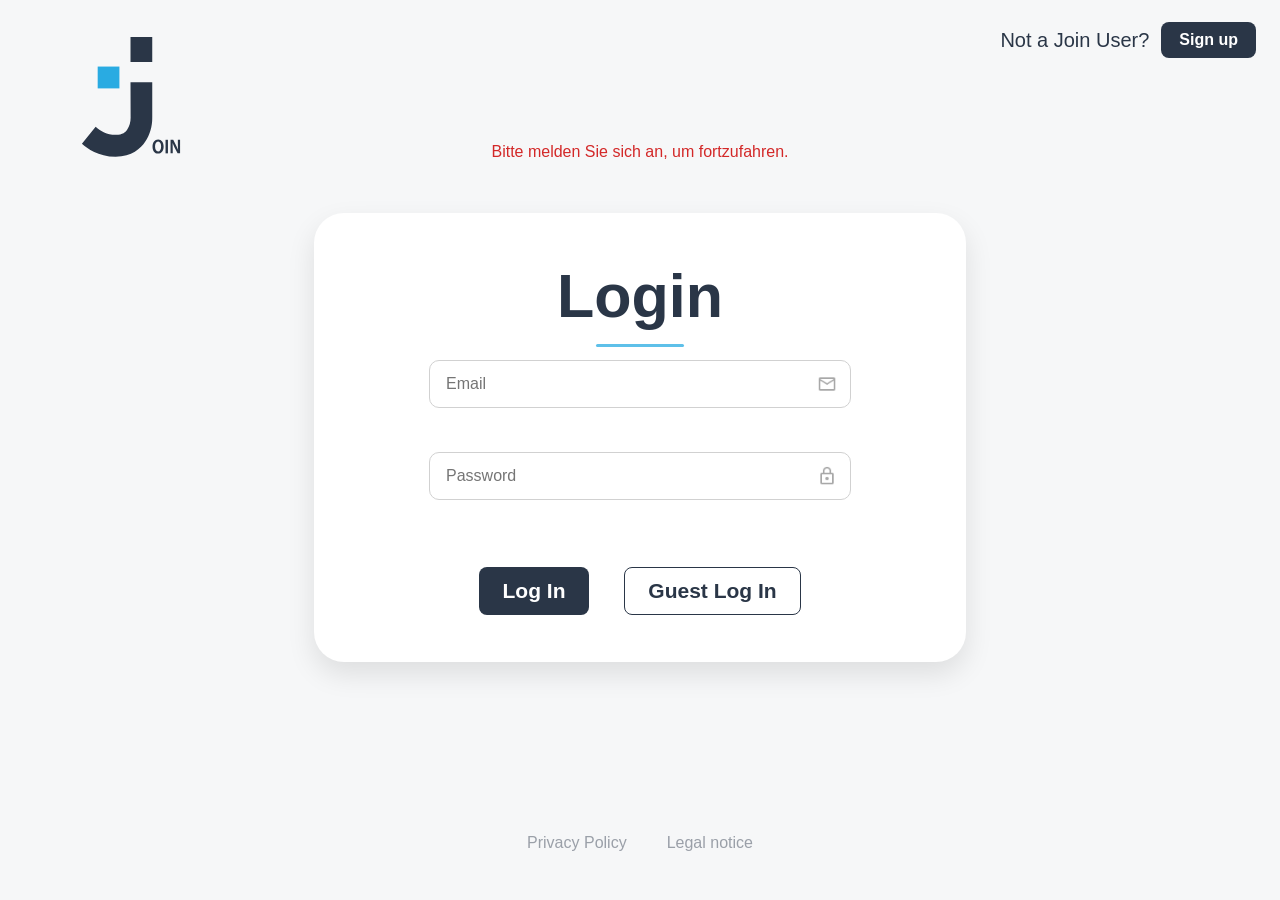
==== subpages/add_task.html @ dd9de818 "main commit" ====
<!DOCTYPE html>
<html lang="en">

    <head>
        <meta charset="UTF-8">
        <meta name="viewport" content="width=device-width, initial-scale=1.0">
        <link rel="icon" type="image/svg" sizes="32x32" href="../assets/icons/logo.svg">
        <link rel="stylesheet" href="../css/summary.css">
        <link rel="stylesheet" href="../css/add_task.css">
        <link rel="stylesheet" href="../css/header.css">
        <title>Add Task</title>
    </head>

    <body>
        <div class="layout">

            <aside class="sidebar">
                <div class="logo">
                    <img src="../assets/icons/logo-white.svg" alt="Join">
                </div>

                <nav class="menu">
                    <ul>
                        <li><a href="./summary.html"><span class="menu-button"><img src="../assets/icons/summary-gray.svg" alt="">Summary</span></a></li>
                        <li><a href="./add_task.html"><span class="menu-button"><img src="../assets/icons/addTask-gray.svg" alt="">Add Task</span></a></li>
                        <li><a href="./board.html"><span class="menu-button"><img src="../assets/icons/board-gray.svg" alt="">Board</span></a></li>
                        <li><a href="./contact.html"><span class="menu-button"><img src="../assets/icons/contacts-gray.svg" alt="">Contacts</span></a></li>
                    </ul>
                </nav>

                <div class="sidebar-footer">
                    <a href="./privacy_policy.html">Privacy Policy</a>
                    <a href="./legal_notice.html">Legal notice</a>
                </div>
            </aside>


            <div class="cantainer">
                <div class="main" id="addTaskRoot">

            <header class="header">
                <div class="content-wrepper-header">
                    <div class="header-left">
                        <img src="../assets/icons/logo.svg" class="header-logo">
                        <span class="header-title">Kanban Project Management Tool</span>
                    </div>
            
                    <div class="header-right">
                        <a class="header-help" href="./help.html">?</a>
                        <div class="header-user-area">
                            <button class="header-user" id="headerUserBtn" type="button">
                                G
                            </button>
                            <div class="user-menu" id="userMenu">
                                <a class="user-menu-item" href="./legal_notice.html">Legal Notice</a>
                                <a class="user-menu-item" href="./privacy_policy.html">Privacy Policy</a>
                                <a class="user-menu-item menu-item--mobile" href="./help.html">Help</a>
                                <a class="user-menu-item" href="#" onclick="logout()">Log out</a>
                            </div>
                        </div>
                    </div>
                </div>
            </header>

                    <div class="summary-section">
                        <div class="summary-headline">
                            <h1 class="summary-title">Add Task</h1>
                        </div>
                    </div>
                    <div class="content-wrepper">
                        <div class="kpi-panel-task">


                            <div class="form_1">
                                <form class="form-details">
                                    <label for="title">Title <span class="label-star">*</span></label>
                                    <input type="text" name="title" id="title" placeholder="Enter a title">

                                    <label for="description">Description</label>
                                    <textarea id="description" name="description" placeholder="Enter a description"></textarea>

                                    <label for="date">Due date <span class="label-star">*</span></label>
                                    <input type="date" name="date" id="date">
                                </form>
                            </div>

                            <span class="form-separator"></span>


                            <div class="form_2">
                                <form class="form-details">

                                    <p>Priority</p>
                                    <div class="priority-section">
                                        <li name="priority" value="urgent" class="priority-btn urgent">
                                           <span>Urgent</span> <img class="btn-icon" src="../assets/icons/Prio alta.svg">
                                        </li>
                                        <li class="priority-btn medium">
                                            <span>Medium</span> <img class="btn-icon" src="../assets/icons/Prio media.svg">
                                        </li>
                                        <li class="priority-btn low">
                                            <span>Low</span> <img class="btn-icon" src="../assets/icons/Prio baja.svg">
                                        </li>
                                    </div>

                                    <p>Assigned to</p>
                                    <div class="multi-select">
                                        <div class="multi-select-input" id="assignedInput">
                                            <span id="assignedText">Select contacts to assign</span>
                                            <span class="dropdown-arrow" id="dropdownArrow">▼</span>
                                        </div>

                                        <div class="multi-select-dropdown hidden" id="assignedDropdown"></div>
                                    </div>

                                    <label for="category">Category <span class="label-star">*</span></label>
                                    
                                    <div class="multi-select category-select">
                                        <div class="multi-select-input" id="categoryInput">
                                            <span id="categoryText">Select task category</span>
                                            <span class="dropdown-arrow" id="categoryArrow">▼</span>
                                        </div>
                                        <div class="multi-select-dropdown hidden" id="categoryDropdown">
                                            <div class="category-option" data-value="user">User Story</div>
                                            <div class="category-option" data-value="tech">Technical Task</div>
                                        </div>
                                    </div>
                                    <input type="hidden" id="category" value="">

                                    <label for="subtasks">Subtasks</label>
                                    <div class="subtasks-input">
                                        <input type="text" id="subtasks" placeholder="Add new subtask" aria-label="Subtask input" size="50">
                                        <button type="button" id="clearSubtaskBtn" class="subtasks-clear-btn"
                                            aria-label="Clear subtask input">
                                            <img src="../assets/icons/iconoir_cancel.svg" alt="">
                                        </button>
                                        <button type="button" id="addSubtaskBtn" class="subtasks-add-btn"aria-label="Add subtask">
                                            <img src="../assets/icons/check.svg" alt="">
                                        </button>
                                    </div>
                                    <ul id="subtasksList" class="subtasks-list"></ul>
                                </form>
                            </div>
                        </div>
                    </div>
                    <div class="content-wrepper">
                        <div class="kpi-panel-task-footer">
                            <p class="required-note"><span class="label-star">*</span>This field is required</p>
                            <div class="create-task-button">
                                <button type="button" class="primary-btn --primary-btn-cancel">
                                    Clear <img class="btn-icon" src="../assets/icons/iconoir_cancel.svg">
                                </button>

                                <button type="button" id="createTaskBtn" class="primary-btn">
                                    Create Task <img class="btn-icon" src="../assets/icons/check.svg">
                                </button>
                            </div>
                        </div>

                    </div>
                </div>
            </div>
            <div class="modal-overlay" id="validationModal" aria-hidden="true">
                <div class="modal-card" role="dialog" aria-labelledby="validationTitle" aria-modal="true">
                    <div class="modal-header">
                        <span class="modal-title" id="validationTitle">Missing required fields</span>
                        <button type="button" class="modal-close" id="validationClose" aria-label="Close">×</button>
                    </div>
                    <div class="modal-body">
                        Please fill all required fields.
                    </div>
                    <div class="modal-actions">
                        <button type="button" class="primary-btn modal-ok" id="validationOk">OK</button>
                    </div>
                </div>
            </div>

            <script src="../javascript/app.config.js"></script>
            <script src="../javascript/idb-storage.js" defer></script>
            <script src="../javascript/user-menu.js" defer></script>
            <script src="../javascript/add_task.init-subtasks.js" defer></script>
            <script src="../javascript/add_task.contacts-category.js" defer></script>
            <script src="../javascript/add_task.tasks-storage.js" defer></script>
            <script src="../javascript/add_task.helpers-validation.js" defer></script>
            <script src="../javascript/animation.js" defer></script>
            <script src="../javascript/login.js" defer></script>
        </div>
        </div>
    </body>
</html>
---- css/summary.css ----
* {
  box-sizing: border-box;
}

html,
body {
  height: 100%;
  margin: 0;
  font-family: Inter, system-ui, -apple-system, Segoe UI, Roboto, Arial,
    sans-serif;
  scrollbar-width: none;
  overscroll-behavior-x: none;
  scrollbar-gutter: stable;
  overflow-y: scroll;
}

.layout {
  display: flex;
  min-height: 100vh;
}

.cantainer,
.container {
  flex: 1;
  background: #f6f7f8;
}

.main {
  display: flex;
  flex-direction: column;
  min-height: 100vh;
}

.content-wrepper-header,
.content-wrepper {
  width: 100%;
  max-width: 1920px;
  margin: 0 auto;
}

.content-wrepper-header {
  display: flex;
  justify-content: space-between;
  align-items: center;
  flex-direction: row;
}

.content-wrepper {
  display: flex;
  justify-content: space-between;
  flex-direction: column;
}

.sidebar {
  width: 232px;
  background-color: #2a3647;
  color: white;
  display: flex;
  flex-direction: column;
  padding: 64px 0;
}

.logo {
  margin: 0;
  width: 100%;
  height: 121.97px;
  display: flex;
  justify-content: center;
  align-items: flex-start;
  padding: 0;
}

.logo img {
  width: 100.03px;
  height: 121.97px;
  object-fit: contain;
  display: block;
}

.menu {
  margin-top: 80px;
  flex: 1;
  display: flex;
}

.menu ul {
  list-style: none;
  padding: 0;
  margin: 0;
  display: flex;
  flex-direction: column;
  width: 100%;
}

.menu a {
  display: flex;
  align-items: center;
  gap: 12px;
  padding: 12px 0 12px 56px;
  width: 100%;
  color: #a8a8a8;
  text-decoration: none;
  position: relative;
  border: none;
  outline: none;
  box-shadow: none;
  font-size: 16px;
}

.menu-button {
  display: flex;
  align-items: center;
  gap: 12px;
  width: 100%;
}

.menu a:hover {
  background-color: #384b6692;
  color: white;
}

.menu a.active {
  background-color: #091931;
  color: white;
}

.menu a.active::before {
  content: "";
  position: absolute;
  top: 0;
  bottom: 0;
  left: 0;
  width: 4px;
  background-color: #091931;
}

.menu img {
  width: 24px;
  height: 24px;
  flex-shrink: 0;
  filter: brightness(0.6);
  transition: filter 0.3s ease;
}

.menu a:hover img,
.menu a.active img {
  filter: brightness(0) invert(1);
}

.sidebar-footer {
  width: 232px;
  margin-top: 243px;
  margin-left: 52px;
  display: flex;
  flex-direction: column;
  gap: 8px;
  transition: transform 0.25s ease, color 0.25s ease;
}

.sidebar-footer a {
  font-size: 16px;
  line-height: 120%;
  color: #a8a8a8;
  text-decoration: none;
  cursor: pointer;
}

.sidebar-footer a:hover {
  transform: translate(0.95px);
  color: #29abe2;
}

.header {
  height: 96px;
  background: #ffffff;
  display: flex;
  align-items: center;
  justify-content: flex-start;
  padding: 20px 40px 20px 116px;
  box-shadow: 0 4px 4px rgba(0, 0, 0, 0.08);
}

.header-left {
  display: flex;
  align-items: center;
  gap: 12px;
}

.header-logo {
  display: none;
}

.header-title {
  font-size: 20px;
  font-weight: 400;
  line-height: 120%;
  color: #000000;
  margin-left: 0;
}

.header-right {
  display: flex;
  align-items: center;
  gap: 16px;
}

.header-help {
  width: 20px;
  height: 20px;
  border-radius: 50%;
  display: flex;
  align-items: center;
  justify-content: center;
  border: 1.5px solid #3a3a334e;
  color: #a8a8a8;
  text-decoration: none;
  font-size: 16px;
  font-weight: 600;
  line-height: 1;
  cursor: pointer;
}

.header-help:hover {
  color: #a8a8a8;
  border-color: #a8a8a8;
  background: transparent;
}

.header-user,
.header-guest {
  width: 56px;
  height: 56px;
  border-radius: 50%;
  border: 2px solid #2a3647;
  display: grid;
  place-items: center;
  font: inherit;
  font-size: 20px;
  font-weight: 700;
  color: #29abe2;
  background: #ffffff;
  cursor: pointer;
  padding: 0;
  appearance: none;
}

.header-user:hover,
.header-guest:hover {
  background-color: #ccc;
}

.header-user-area {
  position: relative;
}

.user-menu {
  position: absolute;
  top: calc(100% + 8px);
  right: 0;
  min-width: 170px;
  background: #2a3647;
  border-radius: 16px;
  padding: 8px 0;
  box-shadow: 0 10px 24px rgba(0, 0, 0, 0.2);
  display: flex;
  flex-direction: column;
  gap: 0;
  opacity: 0;
  transform: translateY(-6px);
  pointer-events: none;
  visibility: hidden;
  transition: opacity 0.15s ease, transform 0.15s ease, visibility 0.15s ease;
  z-index: 20;
}

.user-menu.is-open {
  opacity: 1;
  transform: translateY(0);
  pointer-events: auto;
  visibility: visible;
}

.user-menu-item {
  padding: 10px 20px;
  color: #ffffff;
  text-decoration: none;
  font-size: 16px;
  line-height: 1.2;
  background: transparent;
  border: none;
  text-align: left;
  cursor: pointer;
}

.user-menu-item:hover {
  background: rgba(255, 255, 255, 0.12);
}

.menu-item--mobile {
  display: none;
}

.summary-section {
  margin-left: 28px;
  padding-top: 100px;
}

.summary-headline {
  display: flex;
  align-items: center;
  gap: 30px;
  margin: 0 0 32px 0;
  margin-left: 55px;
}

.summary-title {
  margin: 0;
  font-weight: 700;
  font-size: 61px;
  line-height: 120%;
  color: #2a3647;
}

.summary-divider {
  width: 0;
  height: 59px;
  border-left: 3px solid #29abe2;
}

.summary-subtitle {
  margin: 0;
  font-weight: 400;
  font-size: 27px;
  line-height: 120%;
  color: #2a3647;
}

.summary-content {
  display: grid;
  grid-template-columns: 1fr 1fr;
  align-items: center;
  gap: 20px;
}

.kpi-panel {
  display: flex;
  flex-direction: column;
  gap: 20px;
  width: 520px;
  margin-left: 76px;
  margin-top: 20px;
}

.kpi-top {
  display: grid;
  grid-template-columns: 1fr 1fr;
  gap: 20px;
}

.kpi-bottom {
  display: grid;
  grid-template-columns: repeat(3, 156px);
  gap: 26px;
}

.kpi-card {
  background: #ffffff;
  border-radius: 30px;
  box-shadow: 0 0 4px rgba(0, 0, 0, 0.1);
  cursor: pointer;
}

.kpi-card--half {
  display: flex;
  align-items: center;
  justify-content: center;
  width: 250px;
  height: 150px;
  padding: 18px 36px;
  gap: 12px;
}

.kpi-card--wide {
  width: 520px;
  height: 150px;
  padding: 22px 40px;
  display: grid;
  grid-template-columns: 40% 2px 60%;
  align-items: center;
  column-gap: 16px;
}

.kpi-divider {
  width: 2px;
  background: #d1d1d1;
  height: 70%;
  justify-self: center;
  border-radius: 2px;
}

.kpi-card--small {
  height: 156px;
  width: 156px;
  display: flex;
  flex-direction: column;
  align-items: center;
  justify-content: center;
  gap: 16px;
  border-radius: 30px;
  padding: 10px;
  background-color: #ffffff;
}

.kpi-icon {
  width: 60px;
  height: 60px;
  border-radius: 50%;
  background: #2a3647;
  display: grid;
  place-items: center;
}

.kpi-urgent-icon {
  width: 60px;
  height: 60px;
  border-radius: 50%;
  background: #ff3d00;
  display: grid;
  place-items: center;
}

.kpi-icon img,
.kpi-urgent-icon img {
  width: 24px;
  height: 24px;
  display: block;
}

.kpi-info {
  display: flex;
  flex-direction: column;
  align-items: center;
}

.kpi-number {
  font-size: 47px;
  font-weight: 600;
  line-height: 120%;
  color: #000;
  text-align: center;
}

.kpi-label {
  font-size: 16px;
  font-weight: 400;
  line-height: 120%;
  color: #2a3647;
  text-align: center;
  max-width: 85px;
}

.kpi-urgent-left {
  display: flex;
  align-items: center;
  justify-content: center;
  gap: 18px;
  min-width: 0;
}

.kpi-urgent-right {
  display: flex;
  flex-direction: column;
  align-items: center;
  gap: 6px;
  min-width: 0;
  padding-left: 18px;
}

.kpi-date {
  font-size: 20px;
  font-weight: 700;
  color: #2a3647;
  white-space: nowrap;
}

.kpi-date-sub {
  font-size: 16px;
  font-weight: 400;
  color: #2a3647;
  opacity: 0.8;
  white-space: nowrap;
}

.kpi-card:hover {
  background-color: #2a3647;
}

.kpi-card:hover .kpi-number,
.kpi-card:hover .kpi-label,
.kpi-card:hover .kpi-date,
.kpi-card:hover .kpi-date-sub {
  color: #ffffff;
  opacity: 1;
}

.kpi-card:hover .kpi-icon {
  background-color: #ffffff;
}

.kpi-card:hover .kpi-icon img {
  filter: brightness(0) saturate(100%) invert(16%) sepia(11%) saturate(1600%)
    hue-rotate(182deg) brightness(92%) contrast(92%);
}

.good-morning {
  width: 100%;
  height: 73px;
  text-align: start;
  font-weight: 400;
  font-size: 28px;
  color: #2a3647;
}
@media (max-width: 1200px) {
  .summary-section {
    margin-left: 20px;
    padding-top: 70px;
  }

  .summary-content {
    display: grid;
    grid-template-columns: 1fr 1fr;
  }

  .kpi-panel {
    margin-left: 60px;
    width: 480px;
    gap: 16px;
  }

  .summary-title {
    font-size: 54px;
  }

  .summary-subtitle {
    font-size: 22px;
  }

  .summary-headline {
    gap: 20px;
    margin-bottom: 24px;
  }

  .kpi-card--half {
    width: 230px;
    height: 135px;
    padding: 16px 28px;
    border-radius: 26px;
  }

  .kpi-card--wide {
    width: 480px;
    height: 135px;
    padding: 18px 32px;
    border-radius: 26px;
    grid-template-columns: 48% 2px 50%;
  }

  .kpi-card--small {
    width: 145px;
    height: 145px;
    border-radius: 26px;
  }

  .kpi-bottom {
    grid-template-columns: repeat(3, 145px);
    gap: 21px;
  }

  .kpi-number {
    font-size: 42px;
  }

  .kpi-icon,
  .kpi-urgent-icon {
    width: 54px;
    height: 54px;
  }
}

@media (max-width: 1023px) {
  .layout {
    flex-direction: column;
  }

  .header {
    padding: 20px 40px !important;
    height: 96px;
  }
  .header-title,
  .header-help {
    display: none !important;
  }
  .good-morning {
    display: none;
  }

  .header-logo {
    display: block;
    width: 56px;
    height: 64px;
    object-fit: contain;
  }

  .header-title {
    display: none;
  }

  .header-left {
    display: flex;
    align-items: center;
    gap: 10px;
    min-width: 0;
  }

  .sidebar {
    width: 100vw;
    max-width: 100vw;
    height: 80px;
    padding: 2px 16px;
    display: flex;
    flex-direction: row;
    align-items: center;
    justify-content: center;
    position: fixed;
    left: 0;
    right: 0;
    transform: none;
    bottom: 0;
    top: auto;
    z-index: 999;
    background: #2a3647;
    box-shadow: 0 0 4px rgba(0, 0, 0, 0.1);
    border-radius: 0;
  }

  .sidebar .logo,
  .sidebar-footer {
    display: none;
  }

  .menu {
    margin-top: 0;
    width: 100%;
    display: flex;
    justify-content: center;
  }

  .menu ul {
    display: flex;
    flex-direction: row;
    justify-content: space-between;
    align-items: center;
    width: 100%;
    height: 100%;
    padding: 2px 8px;
    margin: 0;
    gap: 0;
  }

  .menu ul > li {
    flex: 1 1 0;
    display: flex;
    justify-content: center;
    min-width: 0;
  }

  .menu a {
    display: flex;
    align-items: center;
    justify-content: center;
    padding: 0;
    width: 100%;
    height: auto;
    font-size: 16px;
    color: #a8a8a8;
  }

  .menu-button {
    display: flex;
    flex-direction: column;
    justify-content: center;
    align-items: center;
    padding: 15px 0;
    gap: 4px;
    width: 76px;
    height: 76px;
    line-height: 120%;
    border-radius: 8px;
  }

  .menu a.active {
    background-color: transparent;
  }

  .menu a.active .menu-button {
    background: #091931;
    border-radius: 16px;
  }

  .menu a.active::before,
  .menu a.active::after {
    display: none;
  }

  .menu img {
    width: 24px;
    height: 24px;
  }

  #login-btn {
    display: none;
  }

  .main {
    padding-bottom: 90px;
  }

  .summary-section {
    margin: 0 auto;
    width: 100%;
    max-width: 900px;
    padding-top: 80px;
    padding-left: 40px;
    padding-right: 40px;
  }

  .summary-headline {
    margin: 0 0 32px 0;
    margin-left: 35px;
  }

  .summary-content {
    grid-template-columns: 1fr;
    gap: 18px;
  }

  .kpi-panel {
    margin: 0 auto 40px auto;
    width: 100%;
    max-width: 760px;
  }

  .kpi-card--wide {
    width: 100%;
  }

  .kpi-card--half {
    width: 100%;
  }

  .kpi-top {
    grid-template-columns: 1fr 1fr;
  }
}

@media (max-width: 800px) {
  .header {
    width: 100%;
    height: 96px;
    display: flex;
    align-items: center;
    justify-content: space-between;
    padding: 20px 27px;
    position: fixed;
    z-index: 1000;
  }

  .header-help {
    display: none;
  }

  .menu-item--mobile {
    display: block;
  }

  .summary-section,
  .kpi-panel {
    width: 100%;
    max-width: 760px;
    margin-left: auto;
    margin-right: auto;
    padding-left: 16px;
    padding-right: 16px;
  }

  .summary-section {
    padding-top: 150px;
  }

  .summary-headline {
    display: flex;
    flex-direction: column;
    align-items: flex-start;
    gap: 6px;
    margin: 0 0 16px 0;
    margin-left: 0;
  }

  .summary-title {
    font-size: 61px;
    line-height: 1.1;
    margin: 0;
    white-space: nowrap;
  }

  .summary-divider {
    display: none;
  }

  .summary-subtitle {
    font-size: 16px;
    margin: 0;
  }

  .summary-subtitle::after {
    content: "";
    display: block;
    width: 90px;
    height: 3px;
    background: #29abe2;
    margin-top: 8px;
    border-radius: 2px;
  }

  .kpi-panel {
    padding-top: 8px;
    padding-bottom: 110px;
    gap: 12px;
    margin: 0 auto;
  }

  .kpi-top {
    display: grid;
    grid-template-columns: 1fr 1fr;
    gap: 12px;
  }

  .kpi-bottom {
    display: grid;
    grid-template-columns: repeat(3, 1fr);
    gap: 10px;
  }

  .kpi-card--half,
  .kpi-card--wide,
  .kpi-card--small {
    width: 100%;
    box-sizing: border-box;
    border-radius: 20px;
  }

  .kpi-card--half {
    height: 110px;
    padding: 14px 14px;
  }

  .kpi-card--wide {
    height: 120px;
    padding: 16px 14px;
    grid-template-columns: 38% 1px 62%;
    column-gap: 12px;
  }

  .kpi-divider {
    width: 1px;
    height: 65%;
  }

  .kpi-card--small {
    height: 110px;
    padding: 10px;
    gap: 10px;
  }

  .kpi-number {
    font-size: 34px;
  }

  .kpi-label {
    font-size: 16px;
    max-width: none;
  }

  .kpi-date,
  .kpi-date-sub {
    font-size: 16px;
  }

  .kpi-icon,
  .kpi-urgent-icon {
    width: 46px;
    height: 46px;
  }
}

@media (max-width: 425px) {
  .summary-section,
  .kpi-panel {
    max-width: 390px;
    padding-left: 14px;
    padding-right: 14px;
  }

  .summary-title {
    font-size: 40px;
  }

  .kpi-card--half,
  .kpi-card--small {
    height: 104px;
  }

  .kpi-card--wide {
    height: 114px;
  }

  .kpi-number {
    font-size: 32px;
  }

  .kpi-date-sub {
    position: relative;
    right: 15px;
  }
}

@media (max-width: 360px) {
  .summary-section,
  .kpi-panel {
    max-width: 340px;
    padding-left: 12px;
    padding-right: 12px;
  }

  .summary-title {
    font-size: 44px;
    white-space: normal;
  }

  .sidebar {
    padding: 2px 8px;
  }

  .menu ul {
    padding: 0;
  }

  .menu ul > li {
    flex: 1 1 0;
    display: flex;
    justify-content: center;
    min-width: 0;
  }

  .menu a {
    flex: 1 1 0;
    min-width: 0;
  }

  .kpi-urgent-left {
    gap: 10px;
  }

  .kpi-urgent-right {
    padding-left: 10px;
  }

  .kpi-date {
    position: relative;
    right: 15px;
  }
}

@media (max-width: 340px) {
  .sidebar {
    padding: 2px 8px;
  }

  .menu ul {
    padding: 0;
    gap: 0;
  }
}

@media (max-width: 320px) {
  .summary-section,
  .kpi-panel {
    max-width: 300px;
    padding-left: 10px;
    padding-right: 10px;
  }

  .kpi-icon,
  .kpi-urgent-icon {
    min-width: 50px;
    min-height: 50px;
  }

  .kpi-number {
    font-size: 30px;
  }

  .sidebar {
    padding: 2px 4px;
  }

  .menu ul {
    padding: 0;
  }
}

@media (max-width: 1023px) {
  .summary-section {
    margin: 0 auto;
    width: 100%;
    max-width: 860px;
    padding-left: 24px;
    padding-right: 24px;
  }

  .kpi-panel {
    width: 100%;
    max-width: 860px;
    margin: 0 auto;
  }

  .summary-headline {
    position: relative;
  }

  .summary-content {
    grid-template-columns: 1fr;
    gap: 24px;
  }

  .kpi-top {
    grid-template-columns: 1fr 1fr;
    gap: 20px;
  }

  .kpi-bottom {
    grid-template-columns: repeat(3, 1fr);
    gap: 20px;
  }

  .kpi-card--half {
    width: 100%;
    height: 150px;
    padding: 18px 28px;
  }

  .kpi-card--wide {
    width: 100%;
    height: 150px;
    padding: 20px 32px;
  }

  .kpi-card--small {
    width: 100%;
    height: 150px;
  }

  .header-logo {
    width: 56px;
    height: 64px;
  }

  .summary-headline {
    margin-left: 0;
  }
}

@media (max-width: 768px) {
  .summary-section {
    padding-top: 150px;
    padding-left: 16px;
    padding-right: 16px;
  }

  .kpi-panel {
    gap: 16px;
  }

  .kpi-top {
    gap: 14px;
  }

  .kpi-bottom {
    gap: 14px;
  }

  .kpi-card--half {
    height: 130px;
    padding: 14px 16px;
  }

  .kpi-card--wide {
    height: 130px;
    padding: 16px;
  }

  .kpi-card--small {
    height: 120px;
  }

  .kpi-icon,
  .kpi-urgent-icon {
    width: 50px;
    height: 50px;
  }

  .kpi-number {
    font-size: 36px;
  }

  .kpi-top {
    gap: 14px;
  }

  .kpi-bottom {
    gap: 14px;
  }

  .kpi-card--half {
    height: 130px;
    padding: 14px 16px;
  }

  .kpi-card--wide {
    height: 130px;
    padding: 16px;
  }

  .kpi-card--small {
    height: 120px;
  }

  .kpi-icon,
  .kpi-urgent-icon {
    width: 50px;
    height: 50px;
  }

  .kpi-number {
    font-size: 36px;
  }

  .kpi-date {
    font-size: 20px;
    position: relative;
    right: 18px !important;
  }

  .summary-headline {
    margin-left: 15px;
  }

  .header-logo {
    width: 56px;
    height: 64px;
  }
}

@media (max-width: 425px) {
  .summary-section {
    padding-left: 14px;
    padding-right: 14px;
  }

  .kpi-top {
    gap: 12px;
  }

  .kpi-bottom {
    gap: 10px;
  }

  .kpi-card--half {
    height: 115px;
  }

  .kpi-card--wide {
    height: 120px;
  }

  .kpi-card--small {
    height: 110px;
  }

  .kpi-number {
    font-size: 32px;
  }

  .summary-headline {
    margin-left: 18px;
  }
}

@media (max-width: 425px) {
  .header {
    height: 80px;
  }

  .header-logo {
    width: 32px;
    height: 39.2px;
  }

  .header-user,
  .header-guest {
    width: 40px;
    height: 40px;
    font-size: 16px;
  }
}

@media (min-width: 801px) and (max-width: 890px) {
  .summary-section {
    max-width: 780px;
    padding-left: 24px;
    padding-right: 24px;
  }

  .kpi-panel {
    max-width: 780px;
    padding-left: 0;
    padding-right: 0;
  }
}
---- css/add_task.css ----
@import url('./select_animation.css');
@import url('./button.css');

#assignedText {
  display: flex;
  justify-content: space-around;
  color: #999999;
}

.contact-option {
  display: flex;
  align-items: center;
  justify-content: space-between;
  gap: 8px;
  padding: 6px;
  cursor: pointer;
}

.contact-option:hover {
  background: #f2f2f2;
}

.contact-avatar {
  display: flex;
  align-items: center;
  justify-content: center;
  width: 32px;
  height: 32px;
  margin-left: -8px;
  border-radius: 50%;
  background: black;
  color: white;
  font-weight: bold;

}

.avatar-color-0 {
  background: #FF7A00;
}

.avatar-color-1 {
  background: #FF5EB3;
}

.avatar-color-2 {
  background: #6E52FF;
}

.avatar-color-3 {
  background: #9327FF;
}

.avatar-color-4 {
  background: #00BEE8;
}

.avatar-color-5 {
  background: #1FD7C1;
}

.avatar-color-6 {
  background: #FFBB2B;
}

.avatar-color-7 {
  background: #FF4646;
}

.avatar-color-8 {
  background: #FC71FF;
}

.avatar-color-9 {
  background: #0038FF;
}

.avatar-color-10 {
  background: #C3FF2B;
}

.avatar-color-11 {
  background: #FFE62B;
}

.contact-option {
  display: flex;
  align-items: center;
  gap: 8px;
  padding: 6px;
  cursor: pointer;
}

.contact-option input[type="checkbox"] {
  pointer-events: none;
  height: 21px;
  width: 21px;
}

.content-wrepper {
  max-width: 1920px;
  align-items: center;
  flex-direction: row;
}

.kpi-panel-task {
  display: flex;
  justify-content: flex-start;
  flex-direction: row;
  width: 100%;
  padding: 35px 24px;
  gap: 5px;
}

.form_1 {
  display: flex;
  width: 50%;
  justify-content: center;
  align-items: flex-start;
}

.form_2 {
  display: flex;
  align-items: center;
  flex-direction: column;
  width: 50%;
  height: 460px;
}

.form-details {
  display: flex;
  flex-direction: column;
  height: auto;
  width: 80%;
  gap: 8px;
}

.form-details input {
  height: 42px;
  border: unset;
  border-radius: 8px;
  border: 1px solid gray;
  width: 100%;
  box-sizing: border-box;
  font-size: 16px;
}

.form-details input[type="text"],
.form-details input[type="date"] {
  height: 42px;
  width: 100%;
  border: unset;
  border-radius: 8px;
  border: 1px solid #ccc;
  box-sizing: border-box;
  padding: 0 10px;
}

.form-details input[type="text"]:focus {
  border: 1px solid #5ec0e9;
  outline: none;
}

.form-details input[type="date"]:focus {

  border: 1px solid #5ec0e9;
  outline: none;
}

.form-details textarea {
  width: 100%;
  height: 168px;
  border-radius: 8px;
  border: 1px solid #ccc;
  box-sizing: border-box;
  padding: 10px;
  font-size: 16px;
}

.form-details textarea:focus {
  border: 1px solid #5ec0e9;
  outline: none;
}

.subtasks-input {
  position: relative;
  width: 100%;
}

.subtasks-input.is-empty .subtasks-add-btn,
.subtasks-input.is-empty .subtasks-clear-btn {
  opacity: 0;
  pointer-events: none;
}

.subtasks-input input[type="text"] {
  width: 100%;
  padding-left: 10px;
  padding-right: 96px;
  font-size: 16px;
  box-sizing: border-box;
}

.form-details input::placeholder,
.form-details textarea::placeholder {
  font-size: 16px;
}

.subtasks-add-btn {
  position: absolute;
  right: 8px;
  top: 50%;
  transform: translateY(-50%);
  width: 28px;
  height: 28px;
  border: none;
  background: transparent;
  cursor: pointer;
  display: flex;
  align-items: center;
  justify-content: center;
}

.subtasks-clear-btn {
  position: absolute;
  right: 30px;
  top: 50%;
  transform: translateY(-50%);
  width: 28px;
  height: 28px;
  border: none;
  background: transparent;
  cursor: pointer;
  display: flex;
  align-items: center;
  justify-content: center;
}

.subtasks-clear-btn img {
  width: 16px;
  height: 16px;
}

.subtasks-add-btn img {
  width: 20px;
  height: 20px;
  filter: brightness(0) saturate(100%);
}

.subtasks-list {
  list-style: none;
  padding: 0;
  margin: 8px 0 0;
  width: 100%;
  display: flex;
  flex-direction: column;
  max-height: 125px;
  overflow-y: auto;
  gap: 6px;
}

.required-note {
  margin: 40px 0 0;
  font-size: 16px;
  color: #2a3647;
}

.required-note .label-star {
  margin-right: 4px;
  color: #ff3d00;
}

.subtasks-item {
  display: flex;
  align-items: center;
  justify-content: space-between;
  height: auto;
  background: #f6f7f8;
  border: 1px solid #e0e0e0;
  border-radius: 6px;
  padding: 6px 10px;
  font-size: 16px;
}

.subtasks-item span {
  flex: 1;
  margin-right: 10px;
  word-break: break-word;
}

.subtasks-actions {
  display: flex;
  align-items: center;
  flex-direction: row-reverse;
  gap: 0px;
  padding: 6px;
}

.subtasks-icon {
  width: 16px;
  height: 16px;
}

.subtasks-remove {
  background: transparent;
  border: none;
  color: #666;
  font-size: 16px;
  cursor: pointer;
  line-height: 1;
  padding: 0 2px;
}

.subtasks-remove img {
  width: 16px;
  height: 16px;
}

.subtasks-edit {
  background: transparent;
  border: none;
  color: #666;
  font-size: 16px;
  cursor: pointer;
  line-height: 1;
  padding: 0 2px;
}

.subtasks-edit img {
  width: 16px;
  height: 16px;
}

.subtasks-save-edit {
  background: transparent;
  border: none;
  color: #666;
  font-size: 16px;
  cursor: pointer;
  line-height: 1;
  padding: 0 2px;
}

.subtasks-save-edit img {
  width: 16px;
  height: 16px;
}

.subtasks-cancel-edit {
  background: transparent;
  border: none;
  color: #666;
  font-size: 16px;
  cursor: pointer;
  line-height: 1;
  padding: 0 2px;
}

.subtasks-cancel-edit img {
  width: 16px;
  height: 16px;
}

.subtasks-separator {
  width: 2px;
  height: 18px;
  background-color: #969595;
  margin: 0 4px;
}

.form-details textarea {
  width: 100%;
  height: 168px;
  border-radius: 8px;
  border: 1px solid #ccc;
  box-sizing: border-box;
}

.form-separator {
  width: 2px;
  background-color: rgb(174, 174, 174);
  margin-left: 2%;
  margin-right: 2%;
  border-radius: 16px;
  opacity: 0.2;
  box-shadow: 0 4px 8px 0 rgba(0, 0, 0, 0.2), 0 6px 20px 0 rgba(0, 0, 0, 0.19);
}

.priority-section {
  display: flex;
  justify-content: space-around;
  width: 100%;
  gap: 15px;
}

.priority-section .priority-btn {
  flex: 0 0 136px;
  width: 136px;
  height: 56px;
  border: 1px solid #d0d0d0;
  background: #ffffff;
  border-radius: 8px;
  color: #000000;
  font-weight: 700;
  font-size: 20px;
  cursor: pointer;
  display: flex;
  align-items: center;
  justify-content: center;
  gap: 8px;
  list-style: none;
}

.priority-section .priority-btn .btn-icon {
  filter: none;
}

.priority-section .priority-btn.medium .btn-icon {
  filter: brightness(0) saturate(100%) invert(57%) sepia(88%)
    saturate(749%) hue-rotate(1deg) brightness(103%) contrast(103%);
}

.priority-section .priority-btn.--selected {
  color: #ffffff;
  border-color: transparent;
}

.priority-section .priority-btn.--selected .btn-icon {
  filter: brightness(0) invert(1);
}

.priority-section .priority-btn.urgent.--selected {
  background-color: #ff3d00;
}

.priority-section .priority-btn.medium.--selected {
  background-color: rgb(255, 168, 0);
}

.priority-section .priority-btn.low.--selected {
  background-color: #7ae229;
}

@media (max-width: 1100px) {
  .form_1 {
    width: 40%;
  }

  .form_2 {
    width: 60%;
  }

  .form-details {
    width: 100%;
  }
}

.kpi-panel-task-footer {
  display: grid;
  align-items: center;
  justify-content: flex-start;
  width: 93%;
  height: 170px;
  grid-template-columns: 1fr auto;
  padding-left: 77px;
}

.form-details>label:first-child {
  margin-top: 0;
}

.create-task-button {
  display: flex;
  flex-direction: row;
  gap: 35px;
  margin-left: auto;
}

.kpi-panel-task-footer .primary-btn:not(.--primary-btn-cancel):hover {
  background-color: #29abe2;
  border-color: #29abe2;
}

.kpi-panel-task-footer .--primary-btn-cancel:hover {
  color: #29abe2;
  border-color: #29abe2;
}

.kpi-panel-task-footer .--primary-btn-cancel:hover .btn-icon {
  filter: brightness(0) saturate(100%) invert(53%) sepia(77%) saturate(494%)
    hue-rotate(161deg) brightness(96%) contrast(92%);
}

.kpi-panel-task-footer .--primary-btn-cancel:hover {
  color: #29abe2;
  background-color: #ffffff;
}

label .label-star {
  color: red;
}

.modal-overlay {
  position: fixed;
  inset: 0;
  background: rgba(0, 0, 0, 0.4);
  display: none;
  align-items: center;
  justify-content: center;
  z-index: 1000;
}

.modal-overlay.is-open {
  display: flex;
}

.modal-card {
  width: min(420px, 90vw);
  background: #ffffff;
  border-radius: 12px;
  box-shadow: 0 16px 40px rgba(0, 0, 0, 0.2);
  padding: 18px 20px 16px;
  border-left: 6px solid rgb(42, 54, 71);
}

.modal-header {
  display: flex;
  align-items: center;
  justify-content: space-between;
  gap: 12px;
}

.modal-title {
  font-size: 18px;
  font-weight: 700;
  color: rgb(42, 54, 71);
}

.modal-close {
  border: none;
  background: transparent;
  font-size: 22px;
  line-height: 1;
  cursor: pointer;
  color: #666;
}

.modal-body {
  margin-top: 10px;
  color: #333;
}

.modal-actions {
  margin-top: 16px;
  display: flex;
  justify-content: flex-end;
}

.modal-actions .modal-ok {
  height: 42px;
  width: 110px;
}

@media (max-width: 1023px) {
  .form-details {
    display: flex;
    flex-direction: column;
    height: auto;
    width: 100%;
    gap: 8px;
  }

  .kpi-panel-task-footer {
    display: grid;
    align-items: center;
    justify-content: flex-start;
    width: 96%;
    height: 170px;
    grid-template-columns: 1fr auto;
    padding-left: 30px;
  }
}

@media (max-width: 900px) {
  .add-task-button {
    background-image: url("../assets/icons/addPlus-white.svg");
    background-repeat: no-repeat;
    background-position: center;
    font-size: 0;
    height: 48px;
    border-radius: 16px;
    margin-left: 90%;
  }

  .add-task-button:hover {
    background-image: url("../assets/icons/addPlus-white.svg");
    background-repeat: no-repeat;
    background-position: center;
    font-size: 0;
    height: 48px;
    border-radius: 16px;

  }

  .kpi-panel-task {
    flex-direction: column;
    padding-bottom: calc(160px + env(safe-area-inset-bottom));
  }

  .form_1 {
    width: 100%;
  }

  .form-separator {
    width: 100%;
    height: 2px;
    margin: 15px 0 15px 0;
  }

  .form_2 {
    width: 100%;
  }

  .kpi-panel-task-footer {
    display: flex;
    flex-direction: column;
    position: relative;
    left: 0;
    right: 0;
    bottom: calc(80px + env(safe-area-inset-bottom));
    z-index: 998;
    margin: 0;
    padding: 12px 20px;
  }

  .create-task-button {
    margin-left: 0;
  }

  .required-note {
    margin: 0px 0px 24px 0px;
    font-size: 16px;
    color: #2a3647;
  }
}

@media (max-width: 425px) {
  .kpi-panel-task-footer {
    display: flex;
    flex-direction: column;
    align-items: center;
    justify-content: center;
    width: 100%;
    height: auto;
    padding: 12px 20px;
  }

  .priority-section {
    justify-content: space-between;
    flex-direction: row;
    gap: 10px;
  }

  .priority-section .priority-btn {
    flex: 0 0 86px;
    width: 86px;
    height: 41px;
    font-size: 16px;
    line-height: 1;
    gap: 4px;
    padding: 0 4px;
    display: flex;
    align-items: center;
    justify-content: center;
    list-style: none;
    border: 1px solid #d0d0d0;
    background: #ffffff;
    border-radius: 8px;
    color: #000000;
    font-weight: 600;
    cursor: pointer;
  }
  
  .priority-section .priority-btn .btn-icon {
    filter: none;
    height: 16px;
    width: 16px;
  }

  .priority-section .priority-btn.medium .btn-icon {
    filter: brightness(0) saturate(100%) invert(57%) sepia(88%)
      saturate(749%) hue-rotate(1deg) brightness(103%) contrast(103%);
  }

  .priority-section .priority-btn.--selected {
    color: #ffffff;
    border-color: transparent;
  }

  .priority-section .priority-btn.--selected .btn-icon {
    filter: brightness(0) invert(1);
  }

  .priority-section .priority-btn.urgent.--selected {
    background-color: #ff3d00;
  }

  .priority-section .priority-btn.medium.--selected {
    background-color: rgb(255, 168, 0);
  }

  .priority-section .priority-btn.low.--selected {
    background-color: #7ae229;
  }
}

@media (max-width: 376px) {
  .create-task-button {
    margin-top: 5px;
    gap: 16px;
  }
}
---- css/header.css ----
*,
*::before,
*::after {
  box-sizing: border-box;
}

html,
body {
  height: 100%;
  margin: 0;
  font-family: Inter, system-ui, -apple-system, Segoe UI, Roboto, Arial,
    sans-serif;
  scrollbar-width: none;
  overscroll-behavior-x: none;
  scrollbar-gutter: stable;
  overflow-y: scroll;
}


.layout {
  display: flex;
  min-height: 100dvh;
  width: 100%;
}

.cantainer,
.container {
  flex: 1 1 auto;
  min-width: 0;
  background: #f6f7f8;
}

.main {
  display: flex;
  flex-direction: column;
  min-height: 100vh;
  width: 100%;
  min-width: 0;
}

.detail-content {
  flex: 1 1 auto;
  width: 100%;
  max-width: 1920px;
  margin: 0 auto;
  padding: 32px 24px;
  min-width: 0;
}

.sidebar {
  width: 232px;
  flex: 0 0 232px;
  background-color: #2a3647;
  color: #fff;
  display: flex;
  flex-direction: column;
  padding: 64px 0;
}

.logo {
  width: 100%;
  height: 121.97px;
  display: flex;
  justify-content: center;
  align-items: flex-start;
}

.logo img {
  width: 100.03px;
  height: 121.97px;
  object-fit: contain;
  display: block;
}

.menu {
  margin-top: 80px;
  flex: 1 1 auto;
  display: flex;
  min-width: 0;
}

.menu ul {
  list-style: none;
  padding: 0;
  margin: 0;
  display: flex;
  flex-direction: column;
  width: 100%;
  min-width: 0;
}

.menu a {
  display: flex;
  align-items: center;
  gap: 12px;
  padding: 12px 0 12px 56px;
  width: 100%;
  color: #a8a8a8;
  text-decoration: none;
  position: relative;
}

.menu-button {
  display: flex;
  align-items: center;
  gap: 12px;
  width: 100%;
}

.menu img {
  width: 24px;
  height: 24px;
  flex-shrink: 0;
  filter: brightness(0.6);
  transition: filter 0.3s ease;
}

.menu a:hover {
  background-color: #384b6692;
  color: #fff;
}

.menu a:hover img {
  filter: brightness(0) invert(1);
}

.menu a.active {
  background-color: #091931;
  color: #fff;
}

.menu a.active img {
  filter: brightness(0) invert(1);
}

.menu a.active::before {
  content: "";
  position: absolute;
  top: 0;
  bottom: 0;
  left: 0;
  width: 4px;
  background-color: #091931;
}

.sidebar-footer {
  margin-top: auto;
  margin-left: 52px;
  display: flex;
  flex-direction: column;
  gap: 8px;
}

.sidebar-footer a {
  font-size: 16px;
  line-height: 120%;
  color: #a8a8a8;
  text-decoration: none;
}

.sidebar-footer a:hover {
  transform: translate(0.95px);
  color: #29abe2;
}

.header {
  height: 96px;
  background: #fff;
  display: flex;
  align-items: center;
  justify-content: flex-start;
  width: 100%;
  box-shadow: 0 4px 4px rgba(0, 0, 0, 0.08);
  padding: 20px 40px 20px 116px;
  z-index: 100;
}

.content-wrepper-header {
  display: flex;
  justify-content: space-between;
  align-items: center;
  width: 100%;
  max-width: 1920px;
  z-index: 2001;
}

.header-left {
  display: flex;
  align-items: center;
  gap: 12px;
  min-width: 0;
}

.header-logo {
  display: none;
  height: 42px;
  width: auto;
  max-width: 120px;
  object-fit: contain;
  flex-shrink: 0;
}

.header-title {
  font-size: 20px;
  font-weight: 400;
  line-height: 120%;
  color: #000;
  white-space: nowrap;
  max-width: 900px;
  min-width: 0;
  margin: 0;
  position: relative;
}

.header-right {
  display: flex;
  align-items: center;
  gap: 16px;
  flex: 0 0 auto;
  position: relative;
  z-index: 9999;
}

.header-help {
  width: 20px;
  height: 20px;
  border-radius: 50%;
  display: flex;
  align-items: center;
  justify-content: center;
  border: 1.5px solid #d1d1d1;
  color: #a8a8a8;
  text-decoration: none;
  font-size: 16px;
  font-weight: 600;
  line-height: 1;
  cursor: pointer;
  user-select: none;
}

.header-help:hover {
  color: #a8a8a8;
  border-color: #a8a8a8;
  background: transparent;
}

.header-user,
.header-guest {
  width: 56px;
  height: 56px;
  border-radius: 50%;
  border: 2px solid #2a3647;
  display: grid;
  place-items: center;
  font: inherit;
  font-size: 20px;
  font-weight: 700;
  color: #29abe2;
  background: #ffffff;
  cursor: pointer;
  padding: 0;
  appearance: none;
  -webkit-appearance: none;
  user-select: none;
}

.header-user:hover,
.header-guest:hover {
  background-color: #e4e2e2;
}

.header-guest:focus {
  outline: none;
}
.header-guest:focus-visible {
  outline: 2px solid rgba(41, 171, 226, 0.6);
  outline-offset: 3px;
}

.header-user-area {
  position: relative;
}

.user-menu {
  position: absolute;
  top: calc(100% + 8px);
  right: 0;
  min-width: 170px;
  background: #2a3647;
  border-radius: 16px;
  padding: 8px 0;
  box-shadow: 0 10px 24px rgba(0, 0, 0, 0.2);
  display: flex;
  flex-direction: column;
  gap: 0;
  opacity: 0;
  transform: translateY(-6px);
  pointer-events: none;
  visibility: hidden;
  transition: opacity 0.15s ease, transform 0.15s ease, visibility 0.15s ease;
  z-index: 20;
}

.user-menu.is-open {
  opacity: 1;
  transform: translateY(0);
  pointer-events: auto;
  visibility: visible;
}

.user-menu-item {
  padding: 10px 20px;
  color: #ffffff;
  text-decoration: none;
  font-size: 16px;
  line-height: 1.2;
  background: transparent;
  border: none;
  text-align: left;
  cursor: pointer;
}

.user-menu-item:hover {
  background: rgba(255, 255, 255, 0.12);
}
@media (max-width: 1023px) {
  .layout {
    flex-direction: column;
    min-height: 100vh;
    width: 100%;
  }

  .cantainer,
  .container,
  .main {
    width: 100%;
    max-width: 100%;
    min-width: 0;
  }

  .header-title,
  .header-help {
    display: none !important;
  }

  .header-logo {
    display: block !important;
    width: 56px;
    height: 64px;
  }

  .sidebar {
    width: 100vw;
    max-width: 100vw;
    height: 80px;
    padding: 2px 16px;
    display: flex;
    flex-direction: row;
    align-items: center;
    justify-content: center;
    position: fixed;
    left: 0;
    right: 0;
    transform: none;
    bottom: 0;
    z-index: 999;
    min-height: unset;
    background: #2a3647;
    box-shadow: 0 0 4px rgba(0, 0, 0, 0.1);
    border-radius: 0;
  }

  .sidebar-footer,
  .sidebar .logo {
    display: none;
  }

  .menu {
    margin-top: 0;
    width: 100%;
    display: flex;
    justify-content: center;
  }

  .menu ul {
    display: flex;
    flex-direction: row;
    justify-content: space-around;
    align-items: center;
    width: 100%;
    padding: 0 10px;
    margin: 0;
  }

  .menu ul {
    display: flex;
    flex-direction: row;
    justify-content: space-between;
    align-items: center;
    width: 100%;
    height: 100%;
    padding: 2px 8px;
    margin: 0;
    gap: 0;
  }

  .menu ul > li {
    flex: 1 1 0;
    display: flex;
    justify-content: center;
    min-width: 0;
  }

  .menu a {
    display: flex;
    align-items: center;
    justify-content: center;
    font-size: 16px;
    padding: 0;
    width: 100%;
    height: auto;
    color: #a8a8a8;
  }

  .menu-button {
    display: flex;
    flex-direction: column;
    justify-content: center;
    align-items: center;
    padding: 15px 0;
    gap: 4px;
    width: 76px;
    height: 76px;
    line-height: 120%;
    border-radius: 8px;
  }

  .menu a.active {
    background-color: transparent;
  }

  .menu a.active .menu-button {
    background: #091931;
    border-radius: 16px;
  }

  .menu a:hover::before,
  .menu a.active::before {
    display: none !important;
  }

  .menu img {
    width: 24px;
    height: 24px;
  }

  #login-btn {
    display: none;
  }

  .detail-content {
    padding: 20px 16px 110px 16px;
  }

  .header-dropdown {
    right: 8px;
    top: calc(100% + 10px);
    border-radius: 18px;
  }

  .header-dropdown::after {
    right: 22px;
  }

  .header-dropdown .userMenuItem:first-child {
    display: flex;
  }

  .header-dropdown {
    position: absolute;
    right: 0;
    top: calc(100% + 6px);
    background: #2a3647;
    border-radius: 20px;
    padding: 8px;
    min-width: 190px;
    box-shadow: 0 12px 28px rgba(0, 0, 0, 0.22);
    z-index: 100000;
    transform-origin: top right;
  }

  .header-dropdown::after {
    display: none;
  }

  .userMenuItem {
    display: block;
    width: 100%;
    text-align: left;
    background: transparent;
    border: 0;
    color: #fff;
    text-decoration: none;
    padding: 12px 14px;
    border-radius: 12px;
    font-size: 16px;
    cursor: pointer;
  }
}

@media (max-width: 768px) {
  .header-logo {
    width: 56px;
    height: 64px;
  }
}
@media (max-width: 425px) {
  .header {
    height: 80px;
  }

  .header-logo {
    width: 32px;
    height: 39.2px;
  }

  .header-guest,
  .header-user {
    width: 40px;
    height: 40px;
    font-size: 16px;
  }
}

@media (max-width: 340px) {
  .sidebar {
    padding: 2px 8px;
  }

  .menu ul {
    padding: 0;
    gap: 0;
  }
}
@media (max-width: 360px) {
  .sidebar {
    padding: 2px 8px;
  }

  .menu a {
    flex: 1 1 0;
    min-width: 0;
    font-size: 16px;
  }
  .menu ul {
    padding: 0;
  }
  .menu ul > li {
    flex: 1 1 0;
    display: flex;
    justify-content: center;
    min-width: 0;
  }
  .menu a {
    padding: 0;
    gap: 4px;
  }
}

@media (max-width: 320px) {
  .sidebar {
    padding: 2px 4px;
  }

  .menu ul {
    padding: 0;
  }
}
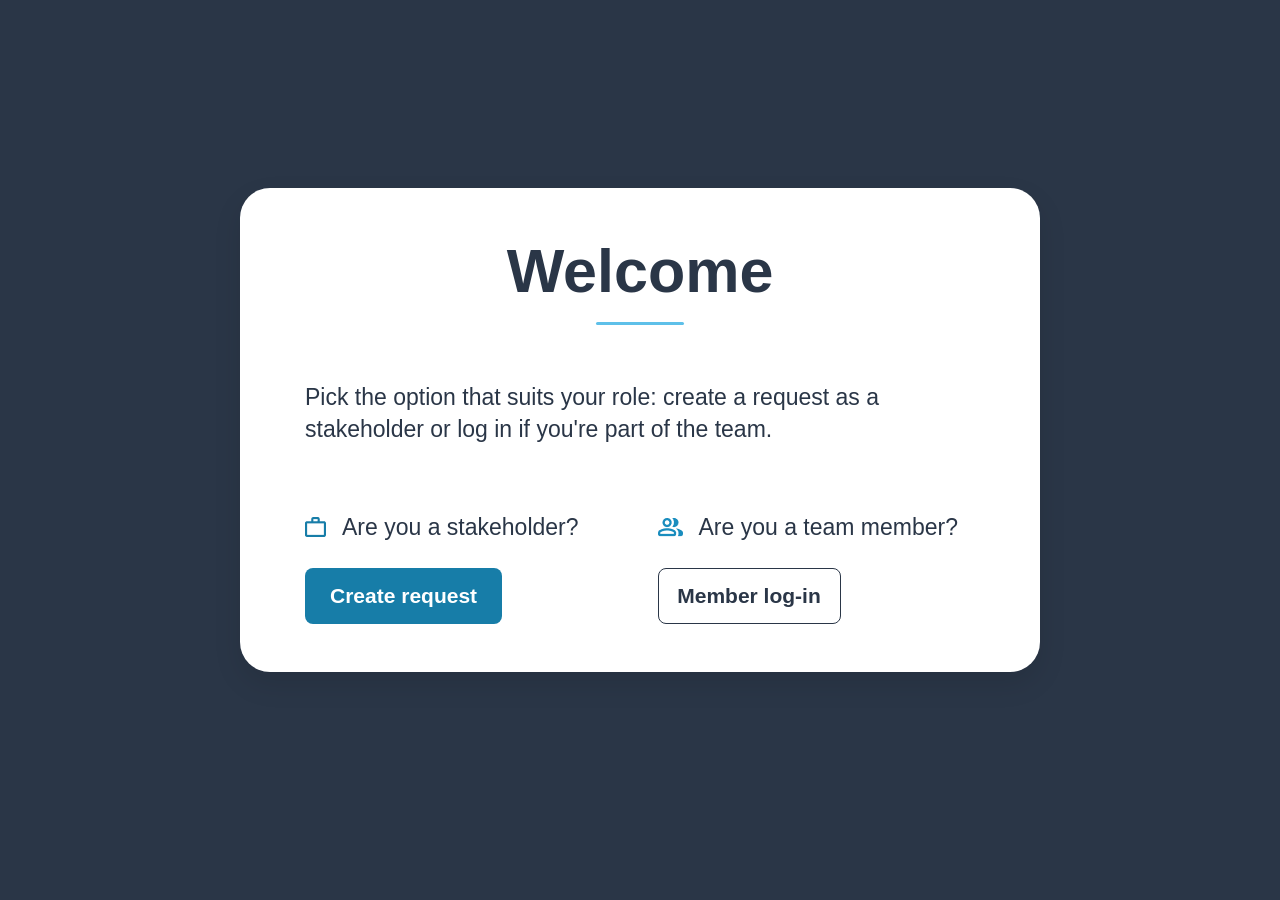
==== commit 96a09cbf: "feat: email request, and board and update cards" ====
--- a/subpages/add_task.html
+++ b/subpages/add_task.html
@@ -113,6 +113,15 @@
                                         <div class="multi-select-dropdown hidden" id="assignedDropdown"></div>
                                     </div>
 
+                                    <p>Creator</p>
+                                    <div class="multi-select creator-select">
+                                        <div class="multi-select-input" id="creatorInput">
+                                            <span id="creatorText">Select task creator</span>
+                                            <span class="dropdown-arrow" id="creatorArrow">▼</span>
+                                        </div>
+                                        <div class="multi-select-dropdown hidden" id="creatorDropdown"></div>
+                                    </div>
+
                                     <label for="category">Category <span class="label-star">*</span></label>
                                     
                                     <div class="multi-select category-select">
--- a/css/summary.css
+++ b/css/summary.css
@@ -8,8 +8,6 @@
   margin: 0;
   font-family: Inter, system-ui, -apple-system, Segoe UI, Roboto, Arial,
     sans-serif;
-  scrollbar-width: none;
-  overscroll-behavior-x: none;
   scrollbar-gutter: stable;
   overflow-y: scroll;
 }
@@ -357,6 +355,12 @@
   gap: 20px;
 }
 
+.kpi-middel {
+  display: grid;
+  grid-template-columns: 1fr 1fr;
+  gap: 20px;
+}
+
 .kpi-bottom {
   display: grid;
   grid-template-columns: repeat(3, 156px);
@@ -381,13 +385,13 @@
 }
 
 .kpi-card--wide {
-  width: 520px;
+  width: 340px;
   height: 150px;
-  padding: 22px 40px;
+  padding: 22px 16px;
   display: grid;
-  grid-template-columns: 40% 2px 60%;
-  align-items: center;
-  column-gap: 16px;
+  grid-template-columns: 35% 2px 45%;
+  align-items: center;
+  column-gap: 15px;
 }
 
 .kpi-divider {
@@ -399,7 +403,7 @@
 }
 
 .kpi-card--small {
-  height: 156px;
+  height: 150px;
   width: 156px;
   display: flex;
   flex-direction: column;
@@ -422,7 +426,7 @@
 
 .kpi-urgent-icon {
   width: 60px;
-  height: 60px;
+  height: 50px;
   border-radius: 50%;
   background: #ff3d00;
   display: grid;
@@ -508,8 +512,7 @@
 }
 
 .kpi-card:hover .kpi-icon img {
-  filter: brightness(0) saturate(100%) invert(16%) sepia(11%) saturate(1600%)
-    hue-rotate(182deg) brightness(92%) contrast(92%);
+  filter: brightness(0) saturate(100%) invert(16%) sepia(11%) saturate(1600%) hue-rotate(182deg) brightness(92%) contrast(92%);
 }
 
 .good-morning {
@@ -520,6 +523,7 @@
   font-size: 28px;
   color: #2a3647;
 }
+
 @media (max-width: 1200px) {
   .summary-section {
     margin-left: 20px;
@@ -572,7 +576,7 @@
   }
 
   .kpi-bottom {
-    grid-template-columns: repeat(3, 145px);
+    grid-template-columns: repeat(4, 145px);
     gap: 21px;
   }
 
@@ -596,10 +600,12 @@
     padding: 20px 40px !important;
     height: 96px;
   }
+
   .header-title,
   .header-help {
     display: none !important;
   }
+
   .good-morning {
     display: none;
   }
@@ -667,7 +673,7 @@
     gap: 0;
   }
 
-  .menu ul > li {
+  .menu ul>li {
     flex: 1 1 0;
     display: flex;
     justify-content: center;
@@ -847,7 +853,7 @@
 
   .kpi-bottom {
     display: grid;
-    grid-template-columns: repeat(3, 1fr);
+    grid-template-columns: repeat(2, 1fr);
     gap: 10px;
   }
 
@@ -904,6 +910,7 @@
 }
 
 @media (max-width: 425px) {
+
   .summary-section,
   .kpi-panel {
     max-width: 390px;
@@ -935,6 +942,7 @@
 }
 
 @media (max-width: 360px) {
+
   .summary-section,
   .kpi-panel {
     max-width: 340px;
@@ -955,7 +963,7 @@
     padding: 0;
   }
 
-  .menu ul > li {
+  .menu ul>li {
     flex: 1 1 0;
     display: flex;
     justify-content: center;
@@ -993,6 +1001,7 @@
 }
 
 @media (max-width: 320px) {
+
   .summary-section,
   .kpi-panel {
     max-width: 300px;
@@ -1236,4 +1245,4 @@
     padding-left: 0;
     padding-right: 0;
   }
-}
+}
--- a/css/add_task.css
+++ b/css/add_task.css
@@ -1,7 +1,8 @@
 @import url('./select_animation.css');
 @import url('./button.css');
 
-#assignedText {
+#assignedText,
+#creatorText {
   display: flex;
   justify-content: space-around;
   color: #999999;
--- a/css/header.css
+++ b/css/header.css
@@ -10,8 +10,6 @@
   margin: 0;
   font-family: Inter, system-ui, -apple-system, Segoe UI, Roboto, Arial,
     sans-serif;
-  scrollbar-width: none;
-  overscroll-behavior-x: none;
   scrollbar-gutter: stable;
   overflow-y: scroll;
 }
